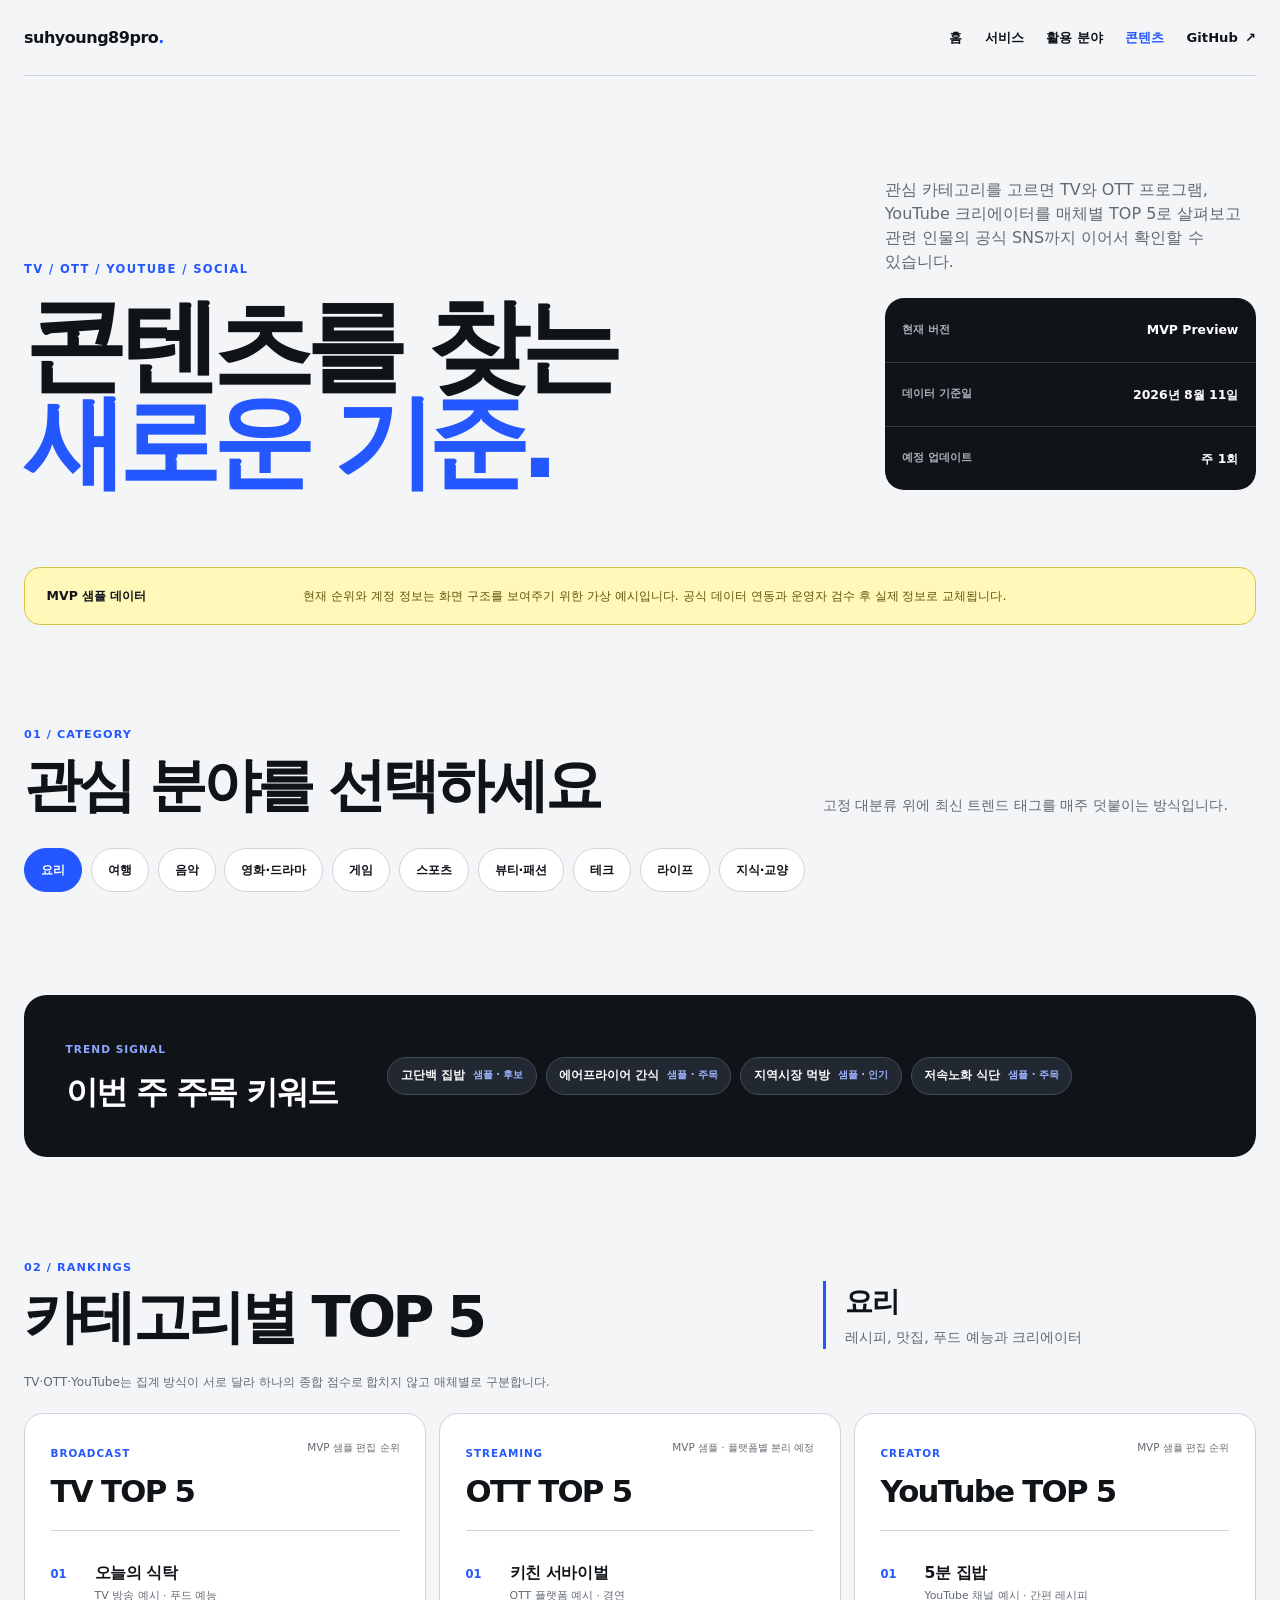
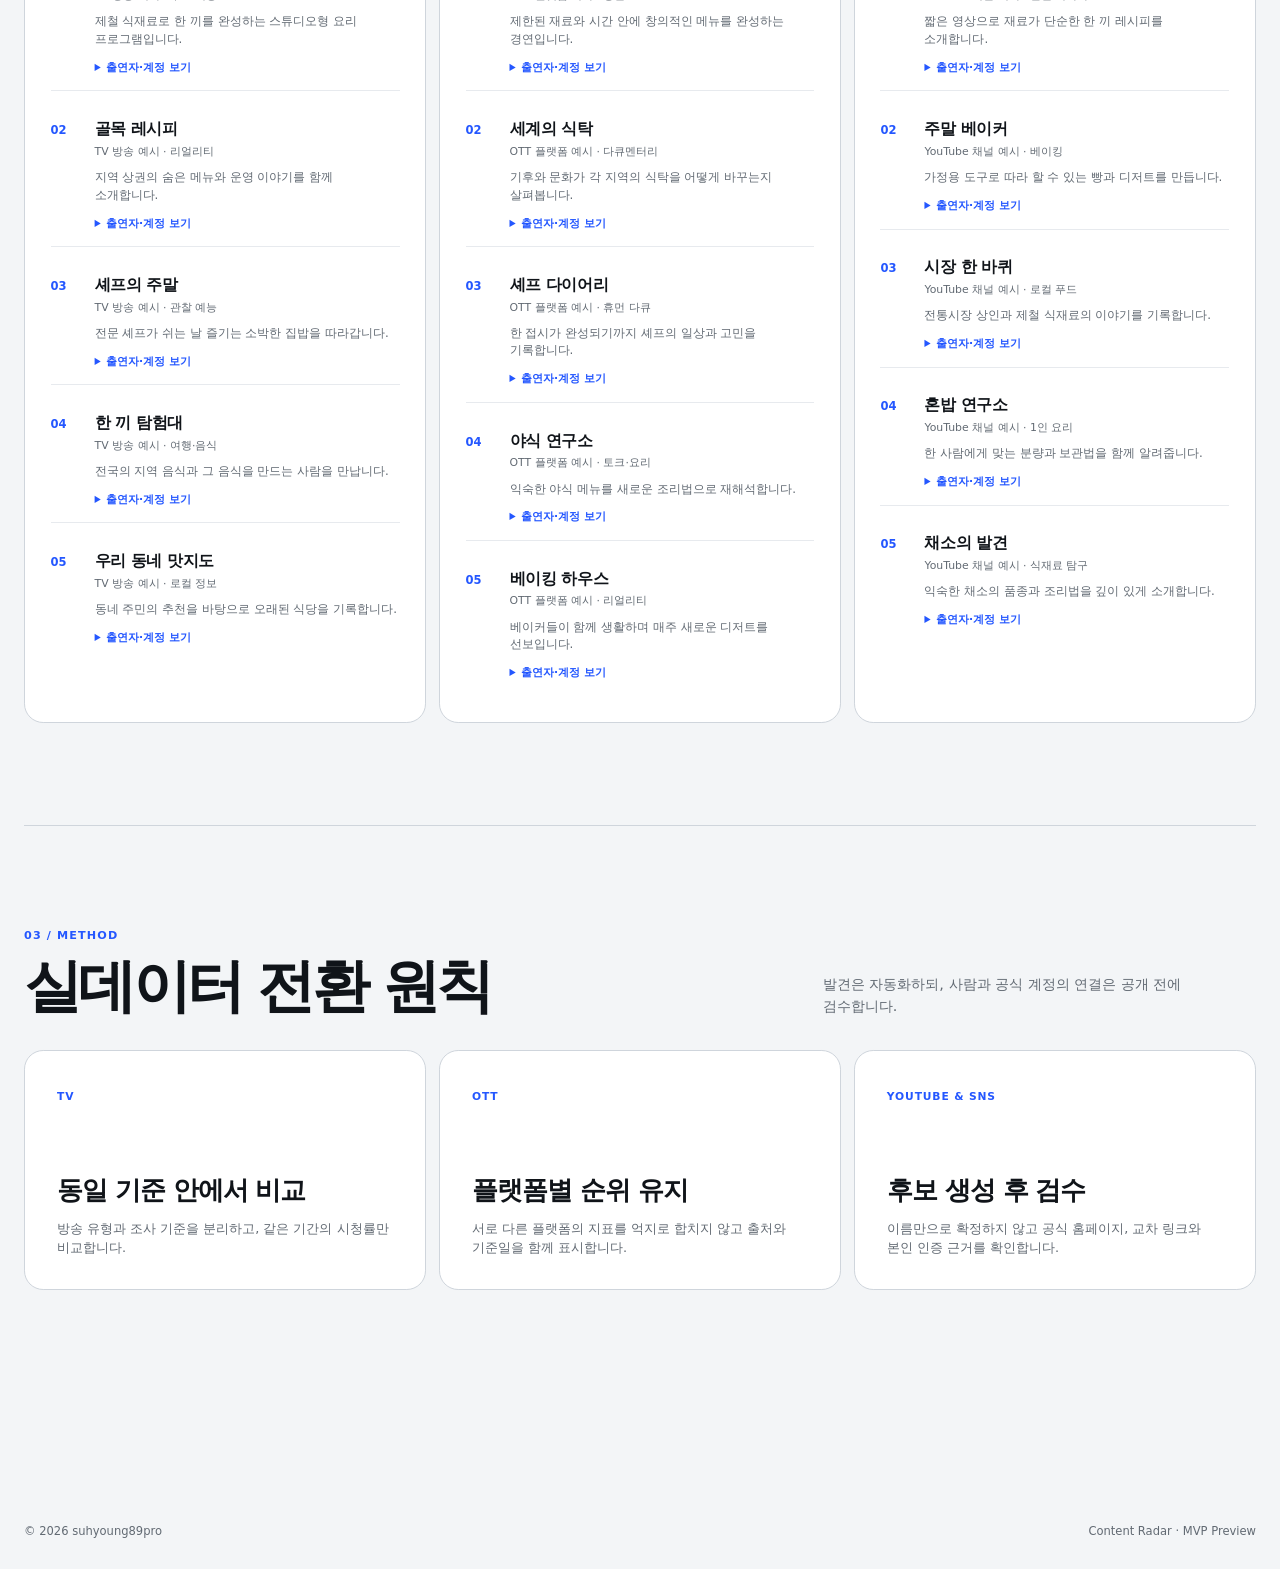
==== content-radar/index.html @ dddf9b1f "Add content radar MVP page" ====
<!doctype html>
<html lang="ko">
  <head>
    <meta charset="UTF-8" />
    <meta name="viewport" content="width=device-width, initial-scale=1.0" />
    <meta
      name="description"
      content="TV, OTT, YouTube 콘텐츠와 출연자 공식 SNS를 카테고리별로 탐색하는 콘텐츠 레이더 MVP입니다."
    />
    <link rel="canonical" href="https://suhyoung89pro.github.io/content-radar/" />
    <meta name="theme-color" content="#f3f5f7" />
    <meta property="og:type" content="website" />
    <meta property="og:site_name" content="suhyoung89pro" />
    <meta property="og:locale" content="ko_KR" />
    <meta property="og:title" content="콘텐츠 레이더 | TV·OTT·YouTube TOP 5" />
    <meta
      property="og:description"
      content="카테고리별 방송, OTT, YouTube 순위와 출연자 공식 SNS를 한곳에서 탐색합니다."
    />
    <meta property="og:url" content="https://suhyoung89pro.github.io/content-radar/" />
    <title>콘텐츠 레이더 | TV·OTT·YouTube TOP 5</title>
    <link rel="stylesheet" href="../styles.css" />
    <link rel="stylesheet" href="../site-additions.css" />
    <link rel="stylesheet" href="./content-radar.css" />
  </head>
  <body>
    <a class="skip-link" href="#content">본문으로 건너뛰기</a>

    <div class="page-shell">
      <header class="site-header">
        <a class="identity" href="../index.html" aria-label="홈페이지로 이동">
          suhyoung89pro<span>.</span>
        </a>
        <div class="header-actions">
          <a class="nav-link" href="../index.html">홈</a>
          <a class="nav-link" href="../services.html">서비스</a>
          <a class="nav-link" href="../use-cases.html">활용 분야</a>
          <a class="nav-link" href="./" aria-current="page">콘텐츠</a>
          <a
            class="github-link"
            href="https://github.com/suhyoung89pro/suhyoung89pro.github.io"
            target="_blank"
            rel="noopener noreferrer"
          >
            GitHub <span aria-hidden="true">↗</span>
          </a>
        </div>
      </header>

      <main id="content" class="radar-main">
        <section class="radar-hero" aria-labelledby="radar-title">
          <div>
            <p class="kicker">TV / OTT / YouTube / Social</p>
            <h1 id="radar-title">콘텐츠를 찾는<br /><span>새로운 기준.</span></h1>
          </div>
          <div class="radar-hero-copy">
            <p>
              관심 카테고리를 고르면 TV와 OTT 프로그램, YouTube 크리에이터를
              매체별 TOP 5로 살펴보고 관련 인물의 공식 SNS까지 이어서 확인할 수 있습니다.
            </p>
            <dl class="radar-status-card">
              <div>
                <dt>현재 버전</dt>
                <dd>MVP Preview</dd>
              </div>
              <div>
                <dt>데이터 기준일</dt>
                <dd id="data-updated">불러오는 중</dd>
              </div>
              <div>
                <dt>예정 업데이트</dt>
                <dd>주 1회</dd>
              </div>
            </dl>
          </div>
        </section>

        <aside class="radar-notice" aria-label="MVP 데이터 안내">
          <strong>MVP 샘플 데이터</strong>
          <p>
            현재 순위와 계정 정보는 화면 구조를 보여주기 위한 가상 예시입니다.
            공식 데이터 연동과 운영자 검수 후 실제 정보로 교체됩니다.
          </p>
        </aside>

        <section class="radar-controls" aria-labelledby="category-heading">
          <div class="radar-section-heading">
            <div>
              <p>01 / Category</p>
              <h2 id="category-heading">관심 분야를 선택하세요</h2>
            </div>
            <p>고정 대분류 위에 최신 트렌드 태그를 매주 덧붙이는 방식입니다.</p>
          </div>
          <div id="category-list" class="radar-category-list" aria-label="콘텐츠 카테고리">
            <span class="radar-loading">카테고리를 불러오는 중입니다.</span>
          </div>
        </section>

        <section class="radar-trends" aria-labelledby="trend-heading">
          <div class="radar-trend-title">
            <span>Trend Signal</span>
            <h2 id="trend-heading">이번 주 주목 키워드</h2>
          </div>
          <div id="trend-list" class="radar-trend-list">
            <span class="radar-loading">트렌드를 불러오는 중입니다.</span>
          </div>
        </section>

        <section class="radar-results" aria-labelledby="results-heading">
          <div class="radar-results-heading">
            <div>
              <p>02 / Rankings</p>
              <h2 id="results-heading">카테고리별 TOP 5</h2>
            </div>
            <div>
              <strong id="selected-category">요리</strong>
              <p id="selected-description">레시피, 맛집, 푸드 예능과 크리에이터</p>
            </div>
          </div>

          <p class="radar-ranking-note">
            TV·OTT·YouTube는 집계 방식이 서로 달라 하나의 종합 점수로 합치지 않고
            매체별로 구분합니다.
          </p>

          <div id="ranking-status" class="radar-sr-status" aria-live="polite"></div>
          <div id="ranking-grid" class="radar-ranking-grid" aria-busy="true">
            <p class="radar-empty-state">순위 데이터를 불러오는 중입니다.</p>
          </div>
          <noscript>
            <p class="radar-empty-state">순위를 보려면 브라우저에서 JavaScript를 활성화해 주세요.</p>
          </noscript>
        </section>

        <section class="radar-method" aria-labelledby="method-heading">
          <div class="radar-section-heading">
            <div>
              <p>03 / Method</p>
              <h2 id="method-heading">실데이터 전환 원칙</h2>
            </div>
            <p>발견은 자동화하되, 사람과 공식 계정의 연결은 공개 전에 검수합니다.</p>
          </div>
          <div class="radar-method-grid">
            <article>
              <span>TV</span>
              <h3>동일 기준 안에서 비교</h3>
              <p>방송 유형과 조사 기준을 분리하고, 같은 기간의 시청률만 비교합니다.</p>
            </article>
            <article>
              <span>OTT</span>
              <h3>플랫폼별 순위 유지</h3>
              <p>서로 다른 플랫폼의 지표를 억지로 합치지 않고 출처와 기준일을 함께 표시합니다.</p>
            </article>
            <article>
              <span>YouTube &amp; SNS</span>
              <h3>후보 생성 후 검수</h3>
              <p>이름만으로 확정하지 않고 공식 홈페이지, 교차 링크와 본인 인증 근거를 확인합니다.</p>
            </article>
          </div>
        </section>
      </main>

      <footer class="site-footer">
        <p>© 2026 suhyoung89pro</p>
        <p>Content Radar · MVP Preview</p>
      </footer>
    </div>

    <script src="./app.js" defer></script>
  </body>
</html>
---- styles.css ----
:root {
  color-scheme: light;
  --page: #f3f5f7;
  --ink: #101419;
  --muted: #626a73;
  --line: #cfd5dc;
  --blue: #2457ff;
  --white: #ffffff;
  --max-width: 1360px;
}

* {
  box-sizing: border-box;
}

html {
  scroll-behavior: smooth;
}

body {
  min-width: 320px;
  min-height: 100vh;
  margin: 0;
  background: var(--page);
  color: var(--ink);
  font-family:
    Inter, Pretendard, "Apple SD Gothic Neo", "Noto Sans KR", system-ui,
    sans-serif;
  line-height: 1.5;
}

a {
  color: inherit;
  text-decoration: none;
}

.skip-link {
  position: fixed;
  z-index: 10;
  top: 0.75rem;
  left: 0.75rem;
  padding: 0.7rem 1rem;
  transform: translateY(-150%);
  background: var(--ink);
  color: var(--white);
}

.skip-link:focus {
  transform: translateY(0);
}

.page-shell {
  width: min(calc(100% - 3rem), var(--max-width));
  margin: 0 auto;
}

.site-header {
  display: flex;
  align-items: center;
  justify-content: space-between;
  min-height: 76px;
  border-bottom: 1px solid var(--line);
}

.identity {
  font-size: 1rem;
  font-weight: 800;
  letter-spacing: -0.03em;
}

.identity span {
  color: var(--blue);
}

.github-link {
  display: inline-flex;
  gap: 0.45rem;
  align-items: center;
  font-size: 0.82rem;
  font-weight: 750;
}

.github-link span {
  transition: transform 160ms ease;
}

.github-link:hover span {
  transform: translate(0.15rem, -0.15rem);
}

.intro {
  padding: clamp(2.75rem, 7vh, 5.5rem) 0 clamp(2rem, 5vh, 3.5rem);
}

.kicker {
  margin: 0 0 1.25rem;
  color: var(--blue);
  font-size: 0.72rem;
  font-weight: 800;
  letter-spacing: 0.12em;
  text-transform: uppercase;
}

.intro-row {
  display: grid;
  grid-template-columns: minmax(0, 1.45fr) minmax(17rem, 0.55fr);
  gap: clamp(2rem, 6vw, 7rem);
  align-items: end;
}

.intro h1 {
  max-width: 960px;
  margin: 0;
  font-size: clamp(3.2rem, 7vw, 7.4rem);
  font-weight: 800;
  letter-spacing: -0.075em;
  line-height: 0.98;
  text-wrap: balance;
}

.intro-row > p {
  max-width: 29rem;
  margin: 0 0 0.4rem;
  color: var(--muted);
  font-size: clamp(0.95rem, 1.3vw, 1.1rem);
  word-break: keep-all;
}

.focus-grid {
  display: grid;
  grid-template-columns: repeat(3, minmax(0, 1fr));
  gap: 0.8rem;
}

.focus-card {
  display: flex;
  min-height: 330px;
  padding: clamp(1.35rem, 2.5vw, 2rem);
  flex-direction: column;
  justify-content: space-between;
  border: 1px solid transparent;
  border-radius: 1.4rem;
}

.focus-card-dark {
  background: var(--ink);
  color: var(--white);
}

.focus-card-blue {
  background: var(--blue);
  color: var(--white);
}

.focus-card-light {
  border-color: var(--line);
  background: var(--white);
  color: var(--ink);
}

.card-top {
  display: flex;
  justify-content: space-between;
  gap: 1rem;
  font-size: 0.67rem;
  font-weight: 800;
  letter-spacing: 0.09em;
  text-transform: uppercase;
}

.card-content h2 {
  margin: 0 0 0.6rem;
  font-size: clamp(1.8rem, 3vw, 2.7rem);
  letter-spacing: -0.06em;
}

.card-content > p {
  max-width: 24rem;
  min-height: 3rem;
  margin: 0 0 1.4rem;
  font-size: 0.9rem;
  opacity: 0.76;
  word-break: keep-all;
}

.card-content ul {
  display: flex;
  margin: 0;
  padding: 0;
  flex-wrap: wrap;
  gap: 0.45rem;
  list-style: none;
}

.card-content li {
  padding: 0.38rem 0.62rem;
  border: 1px solid currentColor;
  border-radius: 999px;
  font-size: 0.7rem;
  font-weight: 700;
  opacity: 0.82;
}

.site-footer {
  display: flex;
  min-height: 74px;
  align-items: center;
  justify-content: space-between;
  gap: 1rem;
  color: var(--muted);
  font-size: 0.72rem;
}

.site-footer p {
  margin: 0;
}

@media (max-width: 900px) {
  .intro-row {
    grid-template-columns: 1fr;
    gap: 1.5rem;
  }

  .intro h1 {
    font-size: clamp(3rem, 12vw, 5.8rem);
  }

  .focus-grid {
    grid-template-columns: 1fr;
  }

  .focus-card {
    min-height: 250px;
  }
}

@media (max-width: 560px) {
  .page-shell {
    width: min(calc(100% - 2rem), var(--max-width));
  }

  .site-header {
    min-height: 64px;
  }

  .intro {
    padding: 2.75rem 0 2rem;
  }

  .intro h1 {
    font-size: clamp(2.65rem, 13vw, 4.2rem);
    line-height: 1.02;
  }

  .focus-card {
    min-height: 230px;
    border-radius: 1rem;
  }

  .site-footer {
    align-items: flex-start;
    padding: 1.5rem 0;
    flex-direction: column;
    justify-content: center;
  }
}

@media (prefers-reduced-motion: reduce) {
  html {
    scroll-behavior: auto;
  }

  *,
  *::before,
  *::after {
    transition-duration: 0.01ms !important;
  }
}
---- site-additions.css ----
.header-actions {
  display: flex;
  align-items: center;
  gap: 1.4rem;
}

.nav-link {
  font-size: 0.82rem;
  font-weight: 750;
}

.nav-link[aria-current="page"] {
  color: var(--blue);
}

.use-cases-link {
  display: flex;
  margin-top: 0.8rem;
  padding: 1.3rem 1.5rem;
  align-items: center;
  justify-content: space-between;
  gap: 1.5rem;
  border: 1px solid var(--line);
  border-radius: 1rem;
  background: var(--white);
  transition:
    border-color 160ms ease,
    transform 160ms ease;
}

.use-cases-link:hover {
  border-color: var(--blue);
  transform: translateY(-2px);
}

.use-cases-link span {
  color: var(--muted);
  font-size: 0.75rem;
  font-weight: 750;
}

.use-cases-link strong {
  font-size: clamp(1rem, 1.7vw, 1.3rem);
  letter-spacing: -0.03em;
}

.cases-main {
  padding-bottom: clamp(4rem, 8vw, 8rem);
}

.cases-hero {
  padding: clamp(3.5rem, 9vw, 8rem) 0 clamp(3rem, 7vw, 6rem);
}

.cases-hero h1 {
  max-width: 1100px;
  margin: 0;
  font-size: clamp(3.3rem, 8vw, 8rem);
  font-weight: 800;
  letter-spacing: -0.075em;
  line-height: 0.98;
}

.cases-lead {
  max-width: 46rem;
  margin: 2rem 0 0;
  color: var(--muted);
  font-size: clamp(1rem, 1.5vw, 1.18rem);
  word-break: keep-all;
}

.case-jump-nav {
  display: flex;
  margin-top: 2rem;
  flex-wrap: wrap;
  gap: 0.55rem;
}

.case-jump-nav a {
  padding: 0.55rem 0.85rem;
  border: 1px solid var(--line);
  border-radius: 999px;
  background: var(--white);
  font-size: 0.75rem;
  font-weight: 750;
}

.case-section {
  padding: clamp(3.5rem, 7vw, 6rem) 0;
  border-top: 1px solid var(--line);
  scroll-margin-top: 1rem;
}

.case-section-heading {
  display: grid;
  margin-bottom: 2rem;
  grid-template-columns: 1fr 2fr;
  gap: 2rem;
  align-items: end;
}

.case-section-heading p {
  margin: 0;
  color: var(--blue);
  font-size: 0.7rem;
  font-weight: 800;
  letter-spacing: 0.1em;
  text-transform: uppercase;
}

.case-section-heading h2 {
  margin: 0;
  font-size: clamp(2.1rem, 4vw, 4rem);
  letter-spacing: -0.06em;
}

.case-grid {
  display: grid;
  grid-template-columns: repeat(2, minmax(0, 1fr));
  gap: 0.8rem;
}

.case-card {
  min-height: 340px;
  padding: clamp(1.35rem, 2.7vw, 2.2rem);
  border: 1px solid var(--line);
  border-radius: 1.25rem;
  background: var(--white);
}

.case-index {
  margin: 0 0 clamp(2.5rem, 6vw, 5.5rem);
  color: var(--blue);
  font-size: 0.7rem;
  font-weight: 800;
}

.case-card h3 {
  margin: 0 0 0.7rem;
  font-size: clamp(1.45rem, 2.4vw, 2.15rem);
  letter-spacing: -0.05em;
}

.case-card > p:not(.case-index) {
  max-width: 35rem;
  min-height: 3rem;
  margin: 0 0 1.7rem;
  color: var(--muted);
  font-size: 0.9rem;
  word-break: keep-all;
}

.case-card dl {
  display: grid;
  margin: 0;
  gap: 0.65rem;
}

.case-card dl div {
  display: grid;
  padding-top: 0.65rem;
  grid-template-columns: 5rem 1fr;
  gap: 1rem;
  border-top: 1px solid var(--line);
}

.case-card dt {
  color: var(--muted);
  font-size: 0.68rem;
  font-weight: 750;
}

.case-card dd {
  margin: 0;
  font-size: 0.78rem;
  font-weight: 650;
}

.scope-note {
  display: grid;
  margin-top: clamp(3rem, 7vw, 6rem);
  padding: clamp(1.8rem, 4vw, 3.5rem);
  grid-template-columns: 1.25fr 1fr auto;
  gap: clamp(2rem, 5vw, 5rem);
  align-items: end;
  border-radius: 1.4rem;
  background: var(--ink);
  color: var(--white);
}

.scope-note .kicker {
  margin-bottom: 0.8rem;
  color: #8ba7ff;
}

.scope-note h2 {
  max-width: 32rem;
  margin: 0;
  font-size: clamp(2rem, 4vw, 3.8rem);
  letter-spacing: -0.06em;
  line-height: 1.06;
}

.scope-note > p {
  margin: 0;
  color: #b7bec6;
  font-size: 0.87rem;
  word-break: keep-all;
}

.scope-note > a {
  display: inline-flex;
  padding: 0.8rem 1rem;
  align-items: center;
  gap: 0.55rem;
  border-radius: 999px;
  background: var(--blue);
  font-size: 0.78rem;
  font-weight: 800;
  white-space: nowrap;
}

.source-note {
  display: grid;
  padding: 3rem 0 0;
  grid-template-columns: 1fr 2fr;
  gap: 2rem;
  color: var(--muted);
}

.source-note h2,
.source-note p {
  margin: 0;
}

.source-note h2 {
  color: var(--ink);
  font-size: 0.85rem;
}

.source-note p {
  max-width: 52rem;
  font-size: 0.75rem;
}

.source-note a {
  color: var(--ink);
  font-weight: 750;
  text-decoration: underline;
  text-underline-offset: 0.15rem;
}

@media (max-width: 900px) {
  .case-section-heading,
  .source-note {
    grid-template-columns: 1fr;
    gap: 0.7rem;
  }

  .scope-note {
    grid-template-columns: 1fr;
  }

  .scope-note > a {
    justify-self: start;
  }
}

@media (max-width: 680px) {
  .header-actions {
    gap: 0.9rem;
  }

  .case-grid {
    grid-template-columns: 1fr;
  }

  .case-card {
    min-height: 300px;
  }

  .use-cases-link {
    align-items: flex-start;
    flex-direction: column;
    gap: 0.35rem;
  }
}

.experience-strip {
  display: grid;
  margin-top: 0.8rem;
  grid-template-columns: repeat(3, minmax(0, 1fr));
  border: 1px solid var(--line);
  border-radius: 1rem;
  background: var(--white);
}

.experience-strip div {
  display: grid;
  min-height: 104px;
  padding: 1.2rem 1.35rem;
  align-content: space-between;
  gap: 1rem;
}

.experience-strip div + div { border-left: 1px solid var(--line); }

.experience-strip span,
.home-actions a > span {
  color: var(--muted);
  font-size: 0.67rem;
  font-weight: 800;
  letter-spacing: 0.08em;
  text-transform: uppercase;
}

.experience-strip strong {
  font-size: clamp(0.95rem, 1.5vw, 1.15rem);
  letter-spacing: -0.03em;
}

.home-actions {
  display: grid;
  margin-top: 0.8rem;
  grid-template-columns: 2fr 1fr;
  gap: 0.8rem;
}

.home-actions .use-cases-link { margin-top: 0; }

.project-contact {
  display: flex;
  padding: 1.3rem 1.5rem;
  flex-direction: column;
  justify-content: space-between;
  gap: 1.5rem;
  border-radius: 1rem;
  background: var(--ink);
  color: var(--white);
}

.project-contact > span { color: #aab2bc; }

.project-contact strong {
  font-size: clamp(1rem, 1.7vw, 1.3rem);
  letter-spacing: -0.03em;
}

@media (max-width: 680px) {
  .experience-strip,
  .home-actions { grid-template-columns: 1fr; }

  .experience-strip div + div {
    border-top: 1px solid var(--line);
    border-left: 0;
  }
}

.kakao-link {
  padding: 0.48rem 0.72rem;
  border-radius: 999px;
  background: #fee500;
  color: #191919;
  font-size: 0.75rem;
  font-weight: 800;
}

.project-contact,
.scope-note > a {
  background: #fee500;
  color: #191919;
}

.project-contact > span { color: #5c5100; }

/* Service navigation additions */
.card-detail-link {
  display: inline-flex;
  margin-top: 1.1rem;
  font-size: 0.7rem;
  font-weight: 800;
  text-decoration: underline;
  text-underline-offset: 0.18rem;
}

.case-service-links {
  display: grid;
  margin-top: clamp(3rem, 7vw, 6rem);
  grid-template-columns: repeat(3, minmax(0, 1fr));
  gap: 0.8rem;
}

.case-service-links a {
  display: flex;
  min-height: 130px;
  padding: 1.35rem;
  flex-direction: column;
  justify-content: space-between;
  border: 1px solid var(--line);
  border-radius: 1rem;
  background: var(--white);
}

.case-service-links span {
  color: var(--blue);
  font-size: 0.67rem;
  font-weight: 800;
  letter-spacing: 0.08em;
  text-transform: uppercase;
}

.case-service-links strong {
  font-size: clamp(0.95rem, 1.5vw, 1.15rem);
  letter-spacing: -0.03em;
}

@media (max-width: 680px) {
  .header-actions {
    gap: 0.55rem;
  }

  .github-link,
  .nav-link-secondary {
    display: none;
  }

  .nav-link {
    font-size: 0.72rem;
  }

  .kakao-link {
    font-size: 0.68rem;
  }

  .case-service-links {
    grid-template-columns: 1fr;
  }
}
/* Fixed navigation labels */
@media (max-width: 680px) {
  .site-header {
    padding: 0.75rem 0;
    flex-wrap: wrap;
    gap: 0.65rem;
  }

  .identity {
    width: 100%;
  }

  .header-actions {
    width: 100%;
    justify-content: flex-start;
    gap: 0.75rem;
  }

  .kakao-link {
    margin-left: auto;
  }
}
---- content-radar/content-radar.css ----
.radar-main {
  padding-bottom: clamp(4rem, 8vw, 8rem);
}

.radar-hero {
  display: grid;
  padding: clamp(3.5rem, 8vw, 7.5rem) 0 clamp(2.5rem, 6vw, 5rem);
  grid-template-columns: minmax(0, 1.35fr) minmax(18rem, 0.65fr);
  gap: clamp(2.5rem, 7vw, 7rem);
  align-items: end;
}

.radar-hero h1 {
  max-width: 900px;
  margin: 0;
  font-size: clamp(3.6rem, 8vw, 8rem);
  font-weight: 800;
  letter-spacing: -0.08em;
  line-height: 0.94;
  text-wrap: balance;
}

.radar-hero h1 span {
  color: var(--blue);
}

.radar-hero-copy > p {
  margin: 0 0 1.5rem;
  color: var(--muted);
  font-size: clamp(0.95rem, 1.25vw, 1.08rem);
  word-break: keep-all;
}

.radar-status-card {
  display: grid;
  margin: 0;
  border-radius: 1.2rem;
  background: var(--ink);
  color: var(--white);
}

.radar-status-card div {
  display: flex;
  min-height: 64px;
  padding: 0.9rem 1.1rem;
  align-items: center;
  justify-content: space-between;
  gap: 1rem;
}

.radar-status-card div + div {
  border-top: 1px solid #333a43;
}

.radar-status-card dt {
  color: #aab2bc;
  font-size: 0.7rem;
  font-weight: 750;
}

.radar-status-card dd {
  margin: 0;
  font-size: 0.78rem;
  font-weight: 800;
}

.radar-notice {
  display: grid;
  padding: 1.15rem 1.35rem;
  grid-template-columns: minmax(10rem, 0.25fr) 1fr;
  gap: 1.5rem;
  align-items: center;
  border: 1px solid #d7c441;
  border-radius: 1rem;
  background: #fff8b8;
}

.radar-notice strong {
  font-size: 0.78rem;
}

.radar-notice p {
  margin: 0;
  color: #5d560d;
  font-size: 0.78rem;
  word-break: keep-all;
}

.radar-controls,
.radar-results,
.radar-method {
  padding: clamp(4rem, 8vw, 7rem) 0;
}

.radar-section-heading,
.radar-results-heading {
  display: grid;
  margin-bottom: 2rem;
  grid-template-columns: minmax(0, 1.25fr) minmax(18rem, 0.75fr);
  gap: clamp(2rem, 6vw, 6rem);
  align-items: end;
}

.radar-section-heading > div > p,
.radar-results-heading > div:first-child > p {
  margin: 0 0 0.75rem;
  color: var(--blue);
  font-size: 0.7rem;
  font-weight: 800;
  letter-spacing: 0.1em;
  text-transform: uppercase;
}

.radar-section-heading h2,
.radar-results-heading h2 {
  margin: 0;
  font-size: clamp(2rem, 4.5vw, 4.2rem);
  letter-spacing: -0.065em;
  line-height: 1.05;
}

.radar-section-heading > p,
.radar-results-heading > div:last-child > p {
  margin: 0;
  color: var(--muted);
  font-size: 0.9rem;
  word-break: keep-all;
}

.radar-category-list {
  display: flex;
  flex-wrap: wrap;
  gap: 0.55rem;
}

.radar-category-button {
  min-height: 44px;
  padding: 0.68rem 1rem;
  border: 1px solid var(--line);
  border-radius: 999px;
  background: var(--white);
  color: var(--ink);
  cursor: pointer;
  font: inherit;
  font-size: 0.78rem;
  font-weight: 750;
  transition:
    border-color 160ms ease,
    background 160ms ease,
    color 160ms ease,
    transform 160ms ease;
}

.radar-category-button:hover {
  border-color: var(--blue);
  transform: translateY(-1px);
}

.radar-category-button[aria-pressed="true"] {
  border-color: var(--blue);
  background: var(--blue);
  color: var(--white);
}

.radar-category-button:focus-visible,
.radar-account-link:focus-visible,
.radar-item-details summary:focus-visible {
  outline: 3px solid #ffcd29;
  outline-offset: 3px;
}

.radar-trends {
  display: grid;
  padding: clamp(1.6rem, 4vw, 2.6rem);
  grid-template-columns: minmax(12rem, 0.35fr) 1fr;
  gap: 2rem;
  align-items: center;
  border-radius: 1.4rem;
  background: var(--ink);
  color: var(--white);
}

.radar-trend-title span {
  color: #8ba7ff;
  font-size: 0.66rem;
  font-weight: 800;
  letter-spacing: 0.1em;
  text-transform: uppercase;
}

.radar-trend-title h2 {
  margin: 0.45rem 0 0;
  font-size: clamp(1.4rem, 2.5vw, 2.2rem);
  letter-spacing: -0.05em;
}

.radar-trend-list {
  display: flex;
  flex-wrap: wrap;
  gap: 0.55rem;
}

.radar-trend-chip {
  display: inline-flex;
  padding: 0.55rem 0.78rem;
  align-items: center;
  gap: 0.5rem;
  border: 1px solid #424a54;
  border-radius: 999px;
  background: #222831;
  font-size: 0.74rem;
  font-weight: 750;
}

.radar-trend-chip small {
  color: #9eb4ff;
  font-size: 0.62rem;
}

.radar-results {
  border-bottom: 1px solid var(--line);
}

.radar-results-heading > div:last-child {
  padding-left: 1.2rem;
  border-left: 3px solid var(--blue);
}

.radar-results-heading strong {
  display: block;
  margin-bottom: 0.25rem;
  font-size: clamp(1.3rem, 2.2vw, 1.9rem);
  letter-spacing: -0.04em;
}

.radar-ranking-note {
  margin: -0.5rem 0 1.4rem;
  color: var(--muted);
  font-size: 0.75rem;
}

.radar-ranking-grid {
  display: grid;
  grid-template-columns: repeat(3, minmax(0, 1fr));
  gap: 0.8rem;
}

.radar-ranking-panel {
  min-width: 0;
  padding: clamp(1.2rem, 2vw, 1.6rem);
  border: 1px solid var(--line);
  border-radius: 1.2rem;
  background: var(--white);
}

.radar-ranking-header {
  display: flex;
  min-height: 84px;
  margin-bottom: 1rem;
  align-items: flex-start;
  justify-content: space-between;
  gap: 1rem;
  border-bottom: 1px solid var(--line);
}

.radar-ranking-header span {
  color: var(--blue);
  font-size: 0.65rem;
  font-weight: 800;
  letter-spacing: 0.09em;
  text-transform: uppercase;
}

.radar-ranking-header h3 {
  margin: 0.25rem 0 1rem;
  font-size: clamp(1.5rem, 2.4vw, 2.2rem);
  letter-spacing: -0.055em;
}

.radar-ranking-header p {
  max-width: 9rem;
  margin: 0;
  color: var(--muted);
  font-size: 0.65rem;
  text-align: right;
}

.radar-ranking-list {
  display: grid;
  margin: 0;
  padding: 0;
  gap: 0.7rem;
  list-style: none;
  counter-reset: radar-rank;
}

.radar-ranking-item {
  display: grid;
  padding: 0.9rem 0;
  grid-template-columns: 2rem minmax(0, 1fr);
  gap: 0.75rem;
  border-bottom: 1px solid #e7eaee;
  counter-increment: radar-rank;
}

.radar-ranking-item:last-child {
  border-bottom: 0;
}

.radar-rank::before {
  content: counter(radar-rank, decimal-leading-zero);
  color: var(--blue);
  font-size: 0.72rem;
  font-weight: 850;
}

.radar-item-title {
  margin: 0;
  overflow-wrap: anywhere;
  font-size: 0.98rem;
  letter-spacing: -0.025em;
}

.radar-item-meta {
  margin: 0.2rem 0 0;
  color: var(--muted);
  font-size: 0.68rem;
}

.radar-item-summary {
  margin: 0.55rem 0 0;
  color: var(--muted);
  font-size: 0.74rem;
  word-break: keep-all;
}

.radar-item-details {
  margin-top: 0.7rem;
}

.radar-item-details summary {
  width: fit-content;
  cursor: pointer;
  color: var(--blue);
  font-size: 0.68rem;
  font-weight: 800;
}

.radar-people-list {
  display: grid;
  margin: 0.7rem 0 0;
  padding: 0;
  gap: 0.45rem;
  list-style: none;
}

.radar-person {
  display: flex;
  align-items: center;
  justify-content: space-between;
  gap: 0.5rem;
  font-size: 0.68rem;
}

.radar-account-status,
.radar-account-link {
  padding: 0.25rem 0.45rem;
  border-radius: 999px;
  background: #eef1f4;
  color: var(--muted);
  font-size: 0.6rem;
  font-weight: 750;
  white-space: nowrap;
}

.radar-account-link {
  background: #e8edff;
  color: var(--blue);
}

.radar-empty-state {
  grid-column: 1 / -1;
  margin: 0;
  padding: clamp(2rem, 6vw, 5rem);
  border: 1px dashed var(--line);
  border-radius: 1.2rem;
  background: var(--white);
  color: var(--muted);
  text-align: center;
  word-break: keep-all;
}

.radar-sr-status {
  position: absolute;
  width: 1px;
  height: 1px;
  padding: 0;
  overflow: hidden;
  clip: rect(0, 0, 0, 0);
  white-space: nowrap;
  border: 0;
}

.radar-method-grid {
  display: grid;
  grid-template-columns: repeat(3, minmax(0, 1fr));
  gap: 0.8rem;
}

.radar-method-grid article {
  min-height: 230px;
  padding: clamp(1.3rem, 2.5vw, 2rem);
  border: 1px solid var(--line);
  border-radius: 1.2rem;
  background: var(--white);
}

.radar-method-grid span {
  color: var(--blue);
  font-size: 0.67rem;
  font-weight: 800;
  letter-spacing: 0.08em;
  text-transform: uppercase;
}

.radar-method-grid h3 {
  margin: clamp(2.5rem, 5vw, 4.5rem) 0 0.6rem;
  font-size: clamp(1.2rem, 2vw, 1.6rem);
  letter-spacing: -0.04em;
}

.radar-method-grid p {
  margin: 0;
  color: var(--muted);
  font-size: 0.8rem;
  word-break: keep-all;
}

.radar-loading {
  color: var(--muted);
  font-size: 0.78rem;
}

.radar-trends .radar-loading {
  color: #aab2bc;
}

@media (max-width: 1050px) {
  .radar-ranking-grid,
  .radar-method-grid {
    grid-template-columns: 1fr;
  }

  .radar-method-grid article {
    min-height: 190px;
  }
}

@media (max-width: 900px) {
  .radar-hero,
  .radar-section-heading,
  .radar-results-heading {
    grid-template-columns: 1fr;
    gap: 1.5rem;
  }

  .radar-hero h1 {
    font-size: clamp(3.2rem, 12vw, 6.2rem);
  }

  .radar-hero-copy {
    max-width: 38rem;
  }
}

@media (max-width: 680px) {
  .radar-notice,
  .radar-trends {
    grid-template-columns: 1fr;
    gap: 0.75rem;
  }

  .radar-trends {
    padding: 1.35rem;
  }

  .radar-method-grid article {
    min-height: auto;
  }

  .radar-method-grid h3 {
    margin-top: 2.5rem;
  }
}

@media (max-width: 420px) {
  .radar-hero {
    padding-top: 2.75rem;
  }

  .radar-hero h1 {
    font-size: clamp(2.8rem, 14vw, 4rem);
  }

  .radar-category-list {
    gap: 0.4rem;
  }

  .radar-category-button {
    padding-inline: 0.75rem;
    font-size: 0.72rem;
  }

  .radar-ranking-panel {
    padding: 1rem;
  }
}
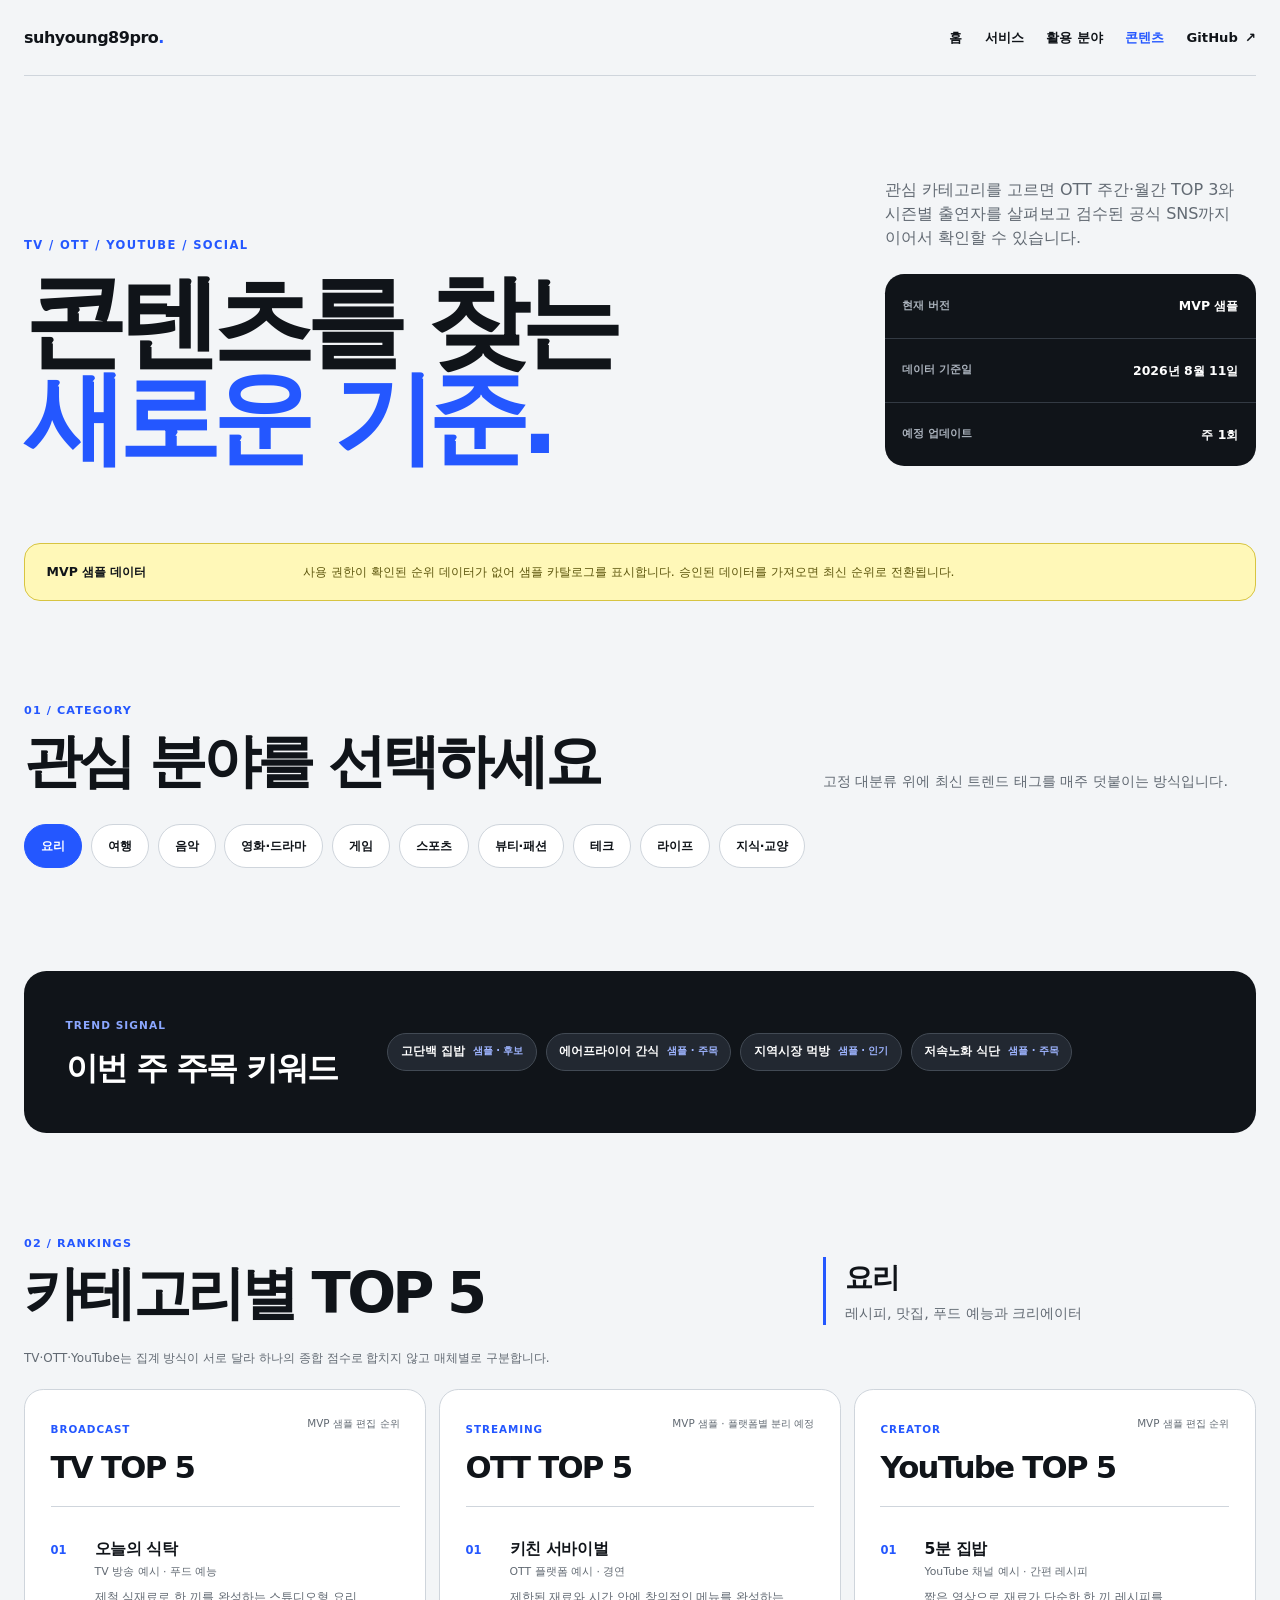
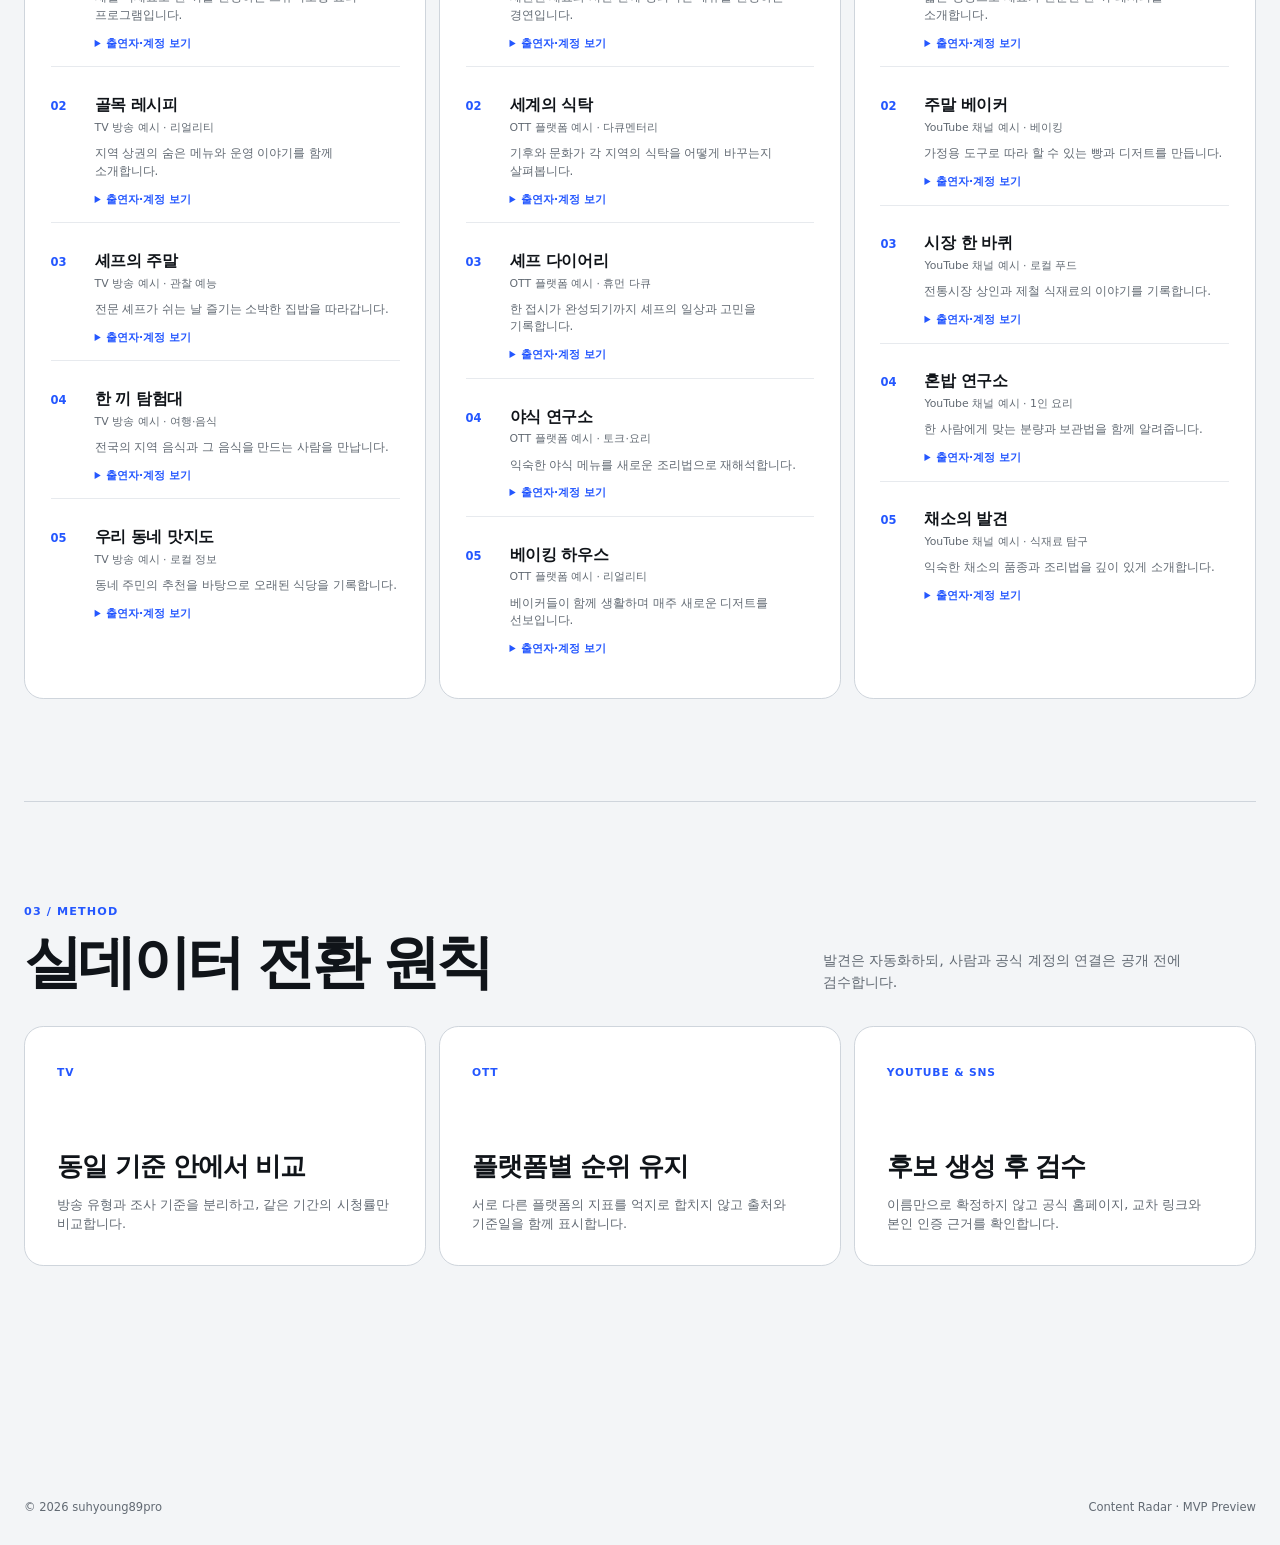
==== commit 21093d9a: "Add licensed OTT data pipeline" ====
--- a/content-radar/index.html
+++ b/content-radar/index.html
@@ -5,20 +5,20 @@
     <meta name="viewport" content="width=device-width, initial-scale=1.0" />
     <meta
       name="description"
-      content="TV, OTT, YouTube 콘텐츠와 출연자 공식 SNS를 카테고리별로 탐색하는 콘텐츠 레이더 MVP입니다."
+      content="OTT 주간 순위와 자체 월간 TOP 3, 검수된 카테고리·출연자 SNS를 살펴보는 콘텐츠 레이더입니다."
     />
     <link rel="canonical" href="https://suhyoung89pro.github.io/content-radar/" />
     <meta name="theme-color" content="#f3f5f7" />
     <meta property="og:type" content="website" />
     <meta property="og:site_name" content="suhyoung89pro" />
     <meta property="og:locale" content="ko_KR" />
-    <meta property="og:title" content="콘텐츠 레이더 | TV·OTT·YouTube TOP 5" />
+    <meta property="og:title" content="콘텐츠 레이더 | OTT 카테고리 TOP 3" />
     <meta
       property="og:description"
-      content="카테고리별 방송, OTT, YouTube 순위와 출연자 공식 SNS를 한곳에서 탐색합니다."
+      content="OTT 주간·월간 TOP 3와 검수된 출연자 SNS를 한곳에서 살펴봅니다."
     />
     <meta property="og:url" content="https://suhyoung89pro.github.io/content-radar/" />
-    <title>콘텐츠 레이더 | TV·OTT·YouTube TOP 5</title>
+    <title>콘텐츠 레이더 | OTT 카테고리 TOP 3</title>
     <link rel="stylesheet" href="../styles.css" />
     <link rel="stylesheet" href="../site-additions.css" />
     <link rel="stylesheet" href="./content-radar.css" />
@@ -55,13 +55,13 @@
           </div>
           <div class="radar-hero-copy">
             <p>
-              관심 카테고리를 고르면 TV와 OTT 프로그램, YouTube 크리에이터를
-              매체별 TOP 5로 살펴보고 관련 인물의 공식 SNS까지 이어서 확인할 수 있습니다.
+              관심 카테고리를 고르면 OTT 주간·월간 TOP 3와 시즌별 출연자를 살펴보고
+              검수된 공식 SNS까지 이어서 확인할 수 있습니다.
             </p>
             <dl class="radar-status-card">
               <div>
                 <dt>현재 버전</dt>
-                <dd>MVP Preview</dd>
+                <dd id="data-mode">확인 중</dd>
               </div>
               <div>
                 <dt>데이터 기준일</dt>
@@ -76,11 +76,8 @@
         </section>
 
         <aside class="radar-notice" aria-label="MVP 데이터 안내">
-          <strong>MVP 샘플 데이터</strong>
-          <p>
-            현재 순위와 계정 정보는 화면 구조를 보여주기 위한 가상 예시입니다.
-            공식 데이터 연동과 운영자 검수 후 실제 정보로 교체됩니다.
-          </p>
+          <strong id="data-notice-title">데이터 확인 중</strong>
+          <p id="data-notice-copy">자동 생성 데이터와 샘플 카탈로그를 확인하고 있습니다.</p>
         </aside>
 
         <section class="radar-controls" aria-labelledby="category-heading">
@@ -110,7 +107,7 @@
           <div class="radar-results-heading">
             <div>
               <p>02 / Rankings</p>
-              <h2 id="results-heading">카테고리별 TOP 5</h2>
+              <h2 id="results-heading">카테고리별 TOP 3</h2>
             </div>
             <div>
               <strong id="selected-category">요리</strong>
@@ -118,7 +115,7 @@
             </div>
           </div>
 
-          <p class="radar-ranking-note">
+          <p id="ranking-note" class="radar-ranking-note">
             TV·OTT·YouTube는 집계 방식이 서로 달라 하나의 종합 점수로 합치지 않고
             매체별로 구분합니다.
           </p>
--- a/site-additions.css
+++ b/site-additions.css
@@ -450,11 +450,17 @@
 
   .header-actions {
     width: 100%;
+    flex-wrap: wrap;
     justify-content: flex-start;
     gap: 0.75rem;
   }
 
+  .nav-link,
+  .kakao-link {
+    white-space: nowrap;
+  }
+
   .kakao-link {
     margin-left: auto;
   }
-}+}
--- a/content-radar/content-radar.css
+++ b/content-radar/content-radar.css
@@ -245,6 +245,10 @@
   gap: 0.8rem;
 }
 
+.radar-ranking-grid--generated {
+  grid-template-columns: minmax(0, 1fr);
+}
+
 .radar-ranking-panel {
   min-width: 0;
   padding: clamp(1.2rem, 2vw, 1.6rem);
@@ -285,6 +289,11 @@
   text-align: right;
 }
 
+.radar-source-link {
+  color: var(--blue);
+  font-weight: 800;
+}
+
 .radar-ranking-list {
   display: grid;
   margin: 0;
@@ -292,6 +301,47 @@
   gap: 0.7rem;
   list-style: none;
   counter-reset: radar-rank;
+}
+
+.radar-period-tabs {
+  display: flex;
+  margin: 0 0 0.8rem;
+  gap: 0.4rem;
+}
+
+.radar-period-button {
+  min-height: 36px;
+  padding: 0.45rem 0.7rem;
+  border: 1px solid var(--line);
+  border-radius: 999px;
+  background: var(--white);
+  color: var(--muted);
+  cursor: pointer;
+  font: inherit;
+  font-size: 0.67rem;
+  font-weight: 800;
+}
+
+.radar-period-button[aria-pressed="true"] {
+  border-color: var(--blue);
+  background: var(--blue);
+  color: var(--white);
+}
+
+.radar-period-button:disabled {
+  cursor: not-allowed;
+  opacity: 0.42;
+}
+
+.radar-period-button:focus-visible {
+  outline: 3px solid #ffcd29;
+  outline-offset: 3px;
+}
+
+.radar-period-label {
+  margin: 0 0 0.35rem;
+  color: var(--muted);
+  font-size: 0.65rem;
 }
 
 .radar-ranking-item {
@@ -332,6 +382,22 @@
   color: var(--muted);
   font-size: 0.74rem;
   word-break: keep-all;
+}
+
+.radar-rank-facts {
+  display: flex;
+  margin-top: 0.55rem;
+  flex-wrap: wrap;
+  gap: 0.35rem;
+}
+
+.radar-rank-facts span {
+  padding: 0.25rem 0.45rem;
+  border-radius: 999px;
+  background: #eef1f4;
+  color: var(--muted);
+  font-size: 0.6rem;
+  font-weight: 750;
 }
 
 .radar-item-details {
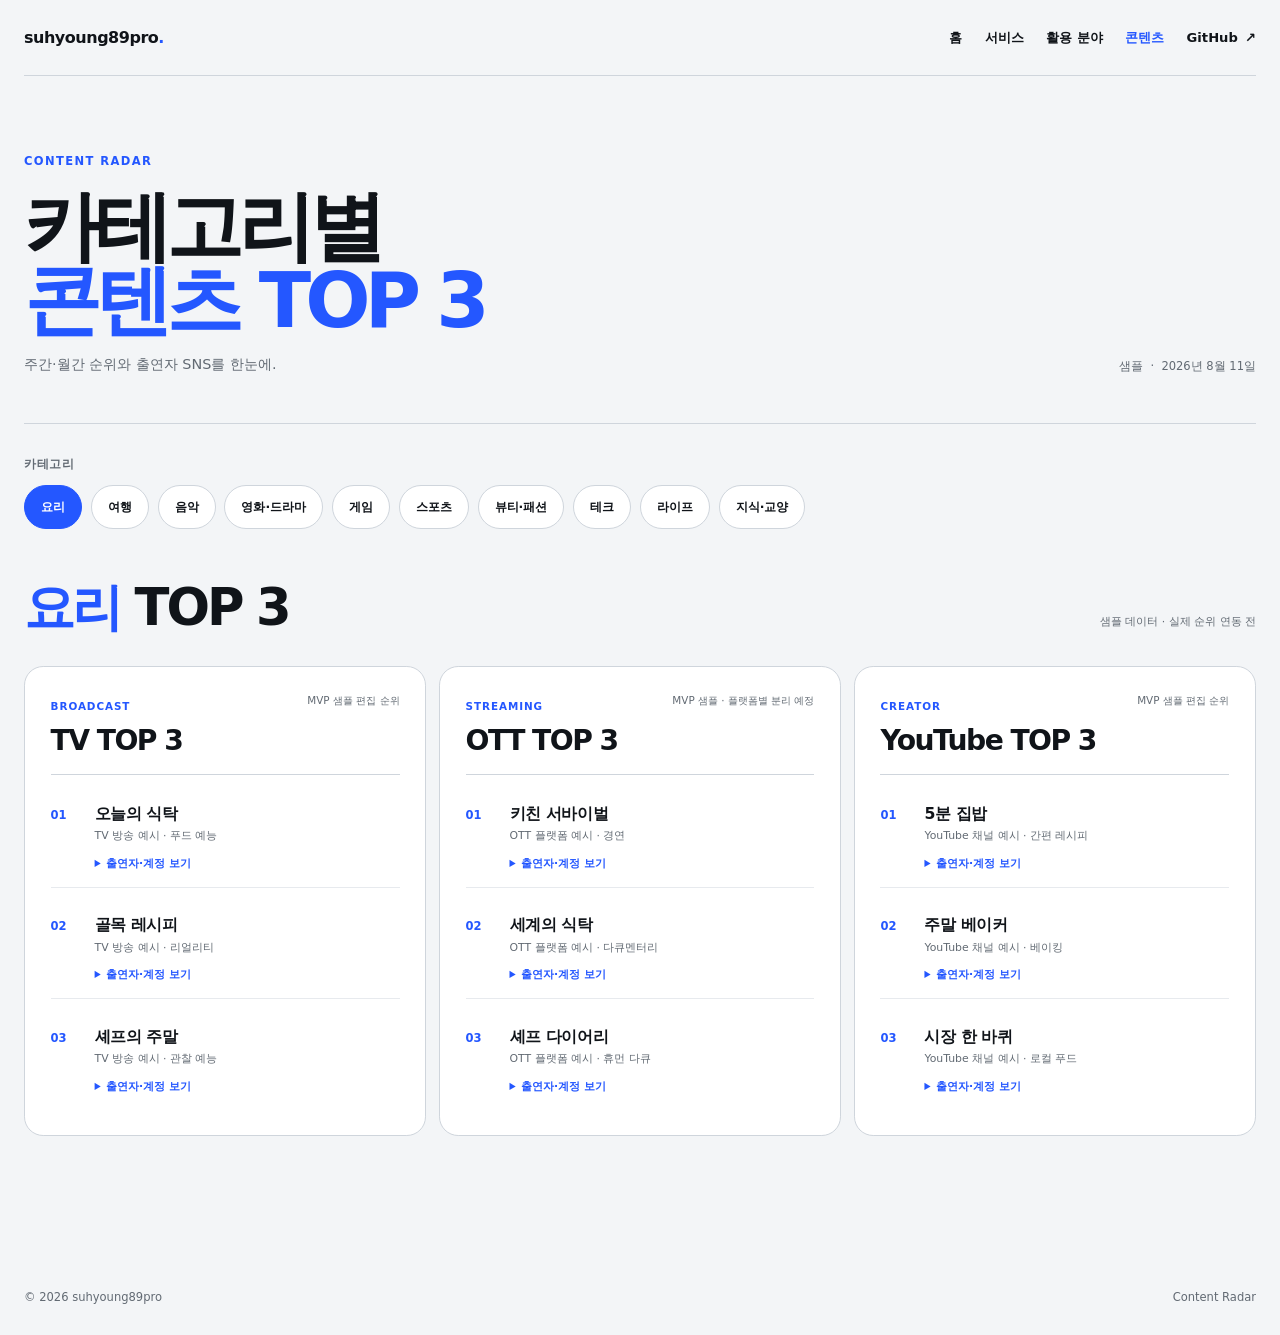
==== commit 02bc385e: "Simplify content radar interface" ====
--- a/content-radar/index.html
+++ b/content-radar/index.html
@@ -50,75 +50,29 @@
       <main id="content" class="radar-main">
         <section class="radar-hero" aria-labelledby="radar-title">
           <div>
-            <p class="kicker">TV / OTT / YouTube / Social</p>
-            <h1 id="radar-title">콘텐츠를 찾는<br /><span>새로운 기준.</span></h1>
+            <p class="kicker">Content Radar</p>
+            <h1 id="radar-title">카테고리별<br /><span>콘텐츠 TOP 3</span></h1>
+            <p class="radar-hero-summary">주간·월간 순위와 출연자 SNS를 한눈에.</p>
           </div>
-          <div class="radar-hero-copy">
-            <p>
-              관심 카테고리를 고르면 OTT 주간·월간 TOP 3와 시즌별 출연자를 살펴보고
-              검수된 공식 SNS까지 이어서 확인할 수 있습니다.
-            </p>
-            <dl class="radar-status-card">
-              <div>
-                <dt>현재 버전</dt>
-                <dd id="data-mode">확인 중</dd>
-              </div>
-              <div>
-                <dt>데이터 기준일</dt>
-                <dd id="data-updated">불러오는 중</dd>
-              </div>
-              <div>
-                <dt>예정 업데이트</dt>
-                <dd>주 1회</dd>
-              </div>
-            </dl>
-          </div>
+          <p class="radar-hero-meta">
+            <span id="data-mode">확인 중</span>
+            <span aria-hidden="true">·</span>
+            <span id="data-updated">불러오는 중</span>
+          </p>
         </section>
 
-        <aside class="radar-notice" aria-label="MVP 데이터 안내">
-          <strong id="data-notice-title">데이터 확인 중</strong>
-          <p id="data-notice-copy">자동 생성 데이터와 샘플 카탈로그를 확인하고 있습니다.</p>
-        </aside>
-
         <section class="radar-controls" aria-labelledby="category-heading">
-          <div class="radar-section-heading">
-            <div>
-              <p>01 / Category</p>
-              <h2 id="category-heading">관심 분야를 선택하세요</h2>
-            </div>
-            <p>고정 대분류 위에 최신 트렌드 태그를 매주 덧붙이는 방식입니다.</p>
-          </div>
+          <h2 id="category-heading">카테고리</h2>
           <div id="category-list" class="radar-category-list" aria-label="콘텐츠 카테고리">
             <span class="radar-loading">카테고리를 불러오는 중입니다.</span>
           </div>
         </section>
 
-        <section class="radar-trends" aria-labelledby="trend-heading">
-          <div class="radar-trend-title">
-            <span>Trend Signal</span>
-            <h2 id="trend-heading">이번 주 주목 키워드</h2>
-          </div>
-          <div id="trend-list" class="radar-trend-list">
-            <span class="radar-loading">트렌드를 불러오는 중입니다.</span>
-          </div>
-        </section>
-
         <section class="radar-results" aria-labelledby="results-heading">
           <div class="radar-results-heading">
-            <div>
-              <p>02 / Rankings</p>
-              <h2 id="results-heading">카테고리별 TOP 3</h2>
-            </div>
-            <div>
-              <strong id="selected-category">요리</strong>
-              <p id="selected-description">레시피, 맛집, 푸드 예능과 크리에이터</p>
-            </div>
+            <h2 id="results-heading"><span id="selected-category">요리</span> TOP 3</h2>
+            <p id="ranking-note">샘플 데이터 · 실제 순위 연동 전</p>
           </div>
-
-          <p id="ranking-note" class="radar-ranking-note">
-            TV·OTT·YouTube는 집계 방식이 서로 달라 하나의 종합 점수로 합치지 않고
-            매체별로 구분합니다.
-          </p>
 
           <div id="ranking-status" class="radar-sr-status" aria-live="polite"></div>
           <div id="ranking-grid" class="radar-ranking-grid" aria-busy="true">
@@ -128,38 +82,11 @@
             <p class="radar-empty-state">순위를 보려면 브라우저에서 JavaScript를 활성화해 주세요.</p>
           </noscript>
         </section>
-
-        <section class="radar-method" aria-labelledby="method-heading">
-          <div class="radar-section-heading">
-            <div>
-              <p>03 / Method</p>
-              <h2 id="method-heading">실데이터 전환 원칙</h2>
-            </div>
-            <p>발견은 자동화하되, 사람과 공식 계정의 연결은 공개 전에 검수합니다.</p>
-          </div>
-          <div class="radar-method-grid">
-            <article>
-              <span>TV</span>
-              <h3>동일 기준 안에서 비교</h3>
-              <p>방송 유형과 조사 기준을 분리하고, 같은 기간의 시청률만 비교합니다.</p>
-            </article>
-            <article>
-              <span>OTT</span>
-              <h3>플랫폼별 순위 유지</h3>
-              <p>서로 다른 플랫폼의 지표를 억지로 합치지 않고 출처와 기준일을 함께 표시합니다.</p>
-            </article>
-            <article>
-              <span>YouTube &amp; SNS</span>
-              <h3>후보 생성 후 검수</h3>
-              <p>이름만으로 확정하지 않고 공식 홈페이지, 교차 링크와 본인 인증 근거를 확인합니다.</p>
-            </article>
-          </div>
-        </section>
       </main>
 
       <footer class="site-footer">
         <p>© 2026 suhyoung89pro</p>
-        <p>Content Radar · MVP Preview</p>
+        <p>Content Radar</p>
       </footer>
     </div>
 
--- a/content-radar/content-radar.css
+++ b/content-radar/content-radar.css
@@ -1,22 +1,23 @@
 .radar-main {
-  padding-bottom: clamp(4rem, 8vw, 8rem);
+  padding-bottom: clamp(3rem, 6vw, 5rem);
 }
 
 .radar-hero {
   display: grid;
-  padding: clamp(3.5rem, 8vw, 7.5rem) 0 clamp(2.5rem, 6vw, 5rem);
-  grid-template-columns: minmax(0, 1.35fr) minmax(18rem, 0.65fr);
-  gap: clamp(2.5rem, 7vw, 7rem);
+  padding: clamp(2.75rem, 6vw, 5rem) 0 clamp(2rem, 4vw, 3rem);
+  grid-template-columns: minmax(0, 1fr) auto;
+  gap: 2rem;
   align-items: end;
+  border-bottom: 1px solid var(--line);
 }
 
 .radar-hero h1 {
-  max-width: 900px;
-  margin: 0;
-  font-size: clamp(3.6rem, 8vw, 8rem);
-  font-weight: 800;
-  letter-spacing: -0.08em;
-  line-height: 0.94;
+  max-width: 760px;
+  margin: 0;
+  font-size: clamp(2.8rem, 6vw, 5.8rem);
+  font-weight: 800;
+  letter-spacing: -0.075em;
+  line-height: 0.96;
   text-wrap: balance;
 }
 
@@ -24,107 +25,33 @@
   color: var(--blue);
 }
 
-.radar-hero-copy > p {
-  margin: 0 0 1.5rem;
-  color: var(--muted);
-  font-size: clamp(0.95rem, 1.25vw, 1.08rem);
-  word-break: keep-all;
-}
-
-.radar-status-card {
-  display: grid;
-  margin: 0;
-  border-radius: 1.2rem;
-  background: var(--ink);
-  color: var(--white);
-}
-
-.radar-status-card div {
-  display: flex;
-  min-height: 64px;
-  padding: 0.9rem 1.1rem;
-  align-items: center;
-  justify-content: space-between;
-  gap: 1rem;
-}
-
-.radar-status-card div + div {
-  border-top: 1px solid #333a43;
-}
-
-.radar-status-card dt {
-  color: #aab2bc;
-  font-size: 0.7rem;
-  font-weight: 750;
-}
-
-.radar-status-card dd {
-  margin: 0;
-  font-size: 0.78rem;
-  font-weight: 800;
-}
-
-.radar-notice {
-  display: grid;
-  padding: 1.15rem 1.35rem;
-  grid-template-columns: minmax(10rem, 0.25fr) 1fr;
-  gap: 1.5rem;
-  align-items: center;
-  border: 1px solid #d7c441;
-  border-radius: 1rem;
-  background: #fff8b8;
-}
-
-.radar-notice strong {
-  font-size: 0.78rem;
-}
-
-.radar-notice p {
-  margin: 0;
-  color: #5d560d;
-  font-size: 0.78rem;
-  word-break: keep-all;
-}
-
-.radar-controls,
-.radar-results,
-.radar-method {
-  padding: clamp(4rem, 8vw, 7rem) 0;
-}
-
-.radar-section-heading,
-.radar-results-heading {
-  display: grid;
-  margin-bottom: 2rem;
-  grid-template-columns: minmax(0, 1.25fr) minmax(18rem, 0.75fr);
-  gap: clamp(2rem, 6vw, 6rem);
-  align-items: end;
-}
-
-.radar-section-heading > div > p,
-.radar-results-heading > div:first-child > p {
-  margin: 0 0 0.75rem;
-  color: var(--blue);
-  font-size: 0.7rem;
-  font-weight: 800;
-  letter-spacing: 0.1em;
-  text-transform: uppercase;
-}
-
-.radar-section-heading h2,
-.radar-results-heading h2 {
-  margin: 0;
-  font-size: clamp(2rem, 4.5vw, 4.2rem);
-  letter-spacing: -0.065em;
-  line-height: 1.05;
-}
-
-.radar-section-heading > p,
-.radar-results-heading > div:last-child > p {
-  margin: 0;
+.radar-hero-summary {
+  margin: 1rem 0 0;
   color: var(--muted);
   font-size: 0.9rem;
   word-break: keep-all;
+}
+
+.radar-hero-meta {
+  display: flex;
+  margin: 0;
+  align-items: center;
+  gap: 0.45rem;
+  color: var(--muted);
+  font-size: 0.72rem;
+  white-space: nowrap;
+}
+
+.radar-controls {
+  padding: 2rem 0 1.25rem;
+}
+
+.radar-controls h2 {
+  margin: 0 0 0.75rem;
+  font-size: 0.72rem;
+  font-weight: 800;
+  color: var(--muted);
+  letter-spacing: 0.06em;
 }
 
 .radar-category-list {
@@ -169,74 +96,33 @@
   outline-offset: 3px;
 }
 
-.radar-trends {
-  display: grid;
-  padding: clamp(1.6rem, 4vw, 2.6rem);
-  grid-template-columns: minmax(12rem, 0.35fr) 1fr;
-  gap: 2rem;
-  align-items: center;
-  border-radius: 1.4rem;
-  background: var(--ink);
-  color: var(--white);
-}
-
-.radar-trend-title span {
-  color: #8ba7ff;
-  font-size: 0.66rem;
-  font-weight: 800;
-  letter-spacing: 0.1em;
-  text-transform: uppercase;
-}
-
-.radar-trend-title h2 {
-  margin: 0.45rem 0 0;
-  font-size: clamp(1.4rem, 2.5vw, 2.2rem);
-  letter-spacing: -0.05em;
-}
-
-.radar-trend-list {
-  display: flex;
-  flex-wrap: wrap;
-  gap: 0.55rem;
-}
-
-.radar-trend-chip {
-  display: inline-flex;
-  padding: 0.55rem 0.78rem;
-  align-items: center;
-  gap: 0.5rem;
-  border: 1px solid #424a54;
-  border-radius: 999px;
-  background: #222831;
-  font-size: 0.74rem;
-  font-weight: 750;
-}
-
-.radar-trend-chip small {
-  color: #9eb4ff;
-  font-size: 0.62rem;
-}
-
 .radar-results {
-  border-bottom: 1px solid var(--line);
-}
-
-.radar-results-heading > div:last-child {
-  padding-left: 1.2rem;
-  border-left: 3px solid var(--blue);
-}
-
-.radar-results-heading strong {
-  display: block;
-  margin-bottom: 0.25rem;
-  font-size: clamp(1.3rem, 2.2vw, 1.9rem);
-  letter-spacing: -0.04em;
-}
-
-.radar-ranking-note {
-  margin: -0.5rem 0 1.4rem;
-  color: var(--muted);
-  font-size: 0.75rem;
+  padding: 1.25rem 0 3rem;
+}
+
+.radar-results-heading {
+  display: flex;
+  margin-bottom: 1.25rem;
+  align-items: baseline;
+  justify-content: space-between;
+  gap: 1.5rem;
+}
+
+.radar-results-heading h2 {
+  margin: 0;
+  font-size: clamp(2rem, 4vw, 3.4rem);
+  letter-spacing: -0.06em;
+}
+
+.radar-results-heading h2 span {
+  color: var(--blue);
+}
+
+.radar-results-heading p {
+  margin: 0;
+  color: var(--muted);
+  font-size: 0.68rem;
+  text-align: right;
 }
 
 .radar-ranking-grid {
@@ -259,8 +145,8 @@
 
 .radar-ranking-header {
   display: flex;
-  min-height: 84px;
-  margin-bottom: 1rem;
+  min-height: 72px;
+  margin-bottom: 0.75rem;
   align-items: flex-start;
   justify-content: space-between;
   gap: 1rem;
@@ -276,8 +162,8 @@
 }
 
 .radar-ranking-header h3 {
-  margin: 0.25rem 0 1rem;
-  font-size: clamp(1.5rem, 2.4vw, 2.2rem);
+  margin: 0.2rem 0 0.75rem;
+  font-size: clamp(1.35rem, 2.2vw, 1.9rem);
   letter-spacing: -0.055em;
 }
 
@@ -377,27 +263,10 @@
   font-size: 0.68rem;
 }
 
-.radar-item-summary {
-  margin: 0.55rem 0 0;
-  color: var(--muted);
-  font-size: 0.74rem;
-  word-break: keep-all;
-}
-
 .radar-rank-facts {
-  display: flex;
-  margin-top: 0.55rem;
-  flex-wrap: wrap;
-  gap: 0.35rem;
-}
-
-.radar-rank-facts span {
-  padding: 0.25rem 0.45rem;
-  border-radius: 999px;
-  background: #eef1f4;
-  color: var(--muted);
-  font-size: 0.6rem;
-  font-weight: 750;
+  margin: 0.45rem 0 0;
+  color: var(--muted);
+  font-size: 0.64rem;
 }
 
 .radar-item-details {
@@ -467,101 +336,42 @@
   border: 0;
 }
 
-.radar-method-grid {
-  display: grid;
-  grid-template-columns: repeat(3, minmax(0, 1fr));
-  gap: 0.8rem;
-}
-
-.radar-method-grid article {
-  min-height: 230px;
-  padding: clamp(1.3rem, 2.5vw, 2rem);
-  border: 1px solid var(--line);
-  border-radius: 1.2rem;
-  background: var(--white);
-}
-
-.radar-method-grid span {
-  color: var(--blue);
-  font-size: 0.67rem;
-  font-weight: 800;
-  letter-spacing: 0.08em;
-  text-transform: uppercase;
-}
-
-.radar-method-grid h3 {
-  margin: clamp(2.5rem, 5vw, 4.5rem) 0 0.6rem;
-  font-size: clamp(1.2rem, 2vw, 1.6rem);
-  letter-spacing: -0.04em;
-}
-
-.radar-method-grid p {
-  margin: 0;
-  color: var(--muted);
-  font-size: 0.8rem;
-  word-break: keep-all;
-}
-
 .radar-loading {
   color: var(--muted);
   font-size: 0.78rem;
 }
 
-.radar-trends .radar-loading {
-  color: #aab2bc;
-}
-
 @media (max-width: 1050px) {
-  .radar-ranking-grid,
-  .radar-method-grid {
+  .radar-ranking-grid {
     grid-template-columns: 1fr;
   }
-
-  .radar-method-grid article {
-    min-height: 190px;
-  }
 }
 
 @media (max-width: 900px) {
-  .radar-hero,
-  .radar-section-heading,
+  .radar-hero {
+    grid-template-columns: 1fr;
+    gap: 1rem;
+  }
+
+  .radar-hero h1 {
+    font-size: clamp(2.8rem, 11vw, 5rem);
+  }
+}
+
+@media (max-width: 680px) {
   .radar-results-heading {
-    grid-template-columns: 1fr;
-    gap: 1.5rem;
-  }
-
-  .radar-hero h1 {
-    font-size: clamp(3.2rem, 12vw, 6.2rem);
-  }
-
-  .radar-hero-copy {
-    max-width: 38rem;
-  }
-}
-
-@media (max-width: 680px) {
-  .radar-notice,
-  .radar-trends {
-    grid-template-columns: 1fr;
-    gap: 0.75rem;
-  }
-
-  .radar-trends {
-    padding: 1.35rem;
-  }
-
-  .radar-method-grid article {
-    min-height: auto;
-  }
-
-  .radar-method-grid h3 {
-    margin-top: 2.5rem;
+    display: block;
+  }
+
+  .radar-results-heading p {
+    margin-top: 0.45rem;
+    text-align: left;
   }
 }
 
 @media (max-width: 420px) {
   .radar-hero {
-    padding-top: 2.75rem;
+    padding-top: 2.25rem;
   }
 
   .radar-hero h1 {
